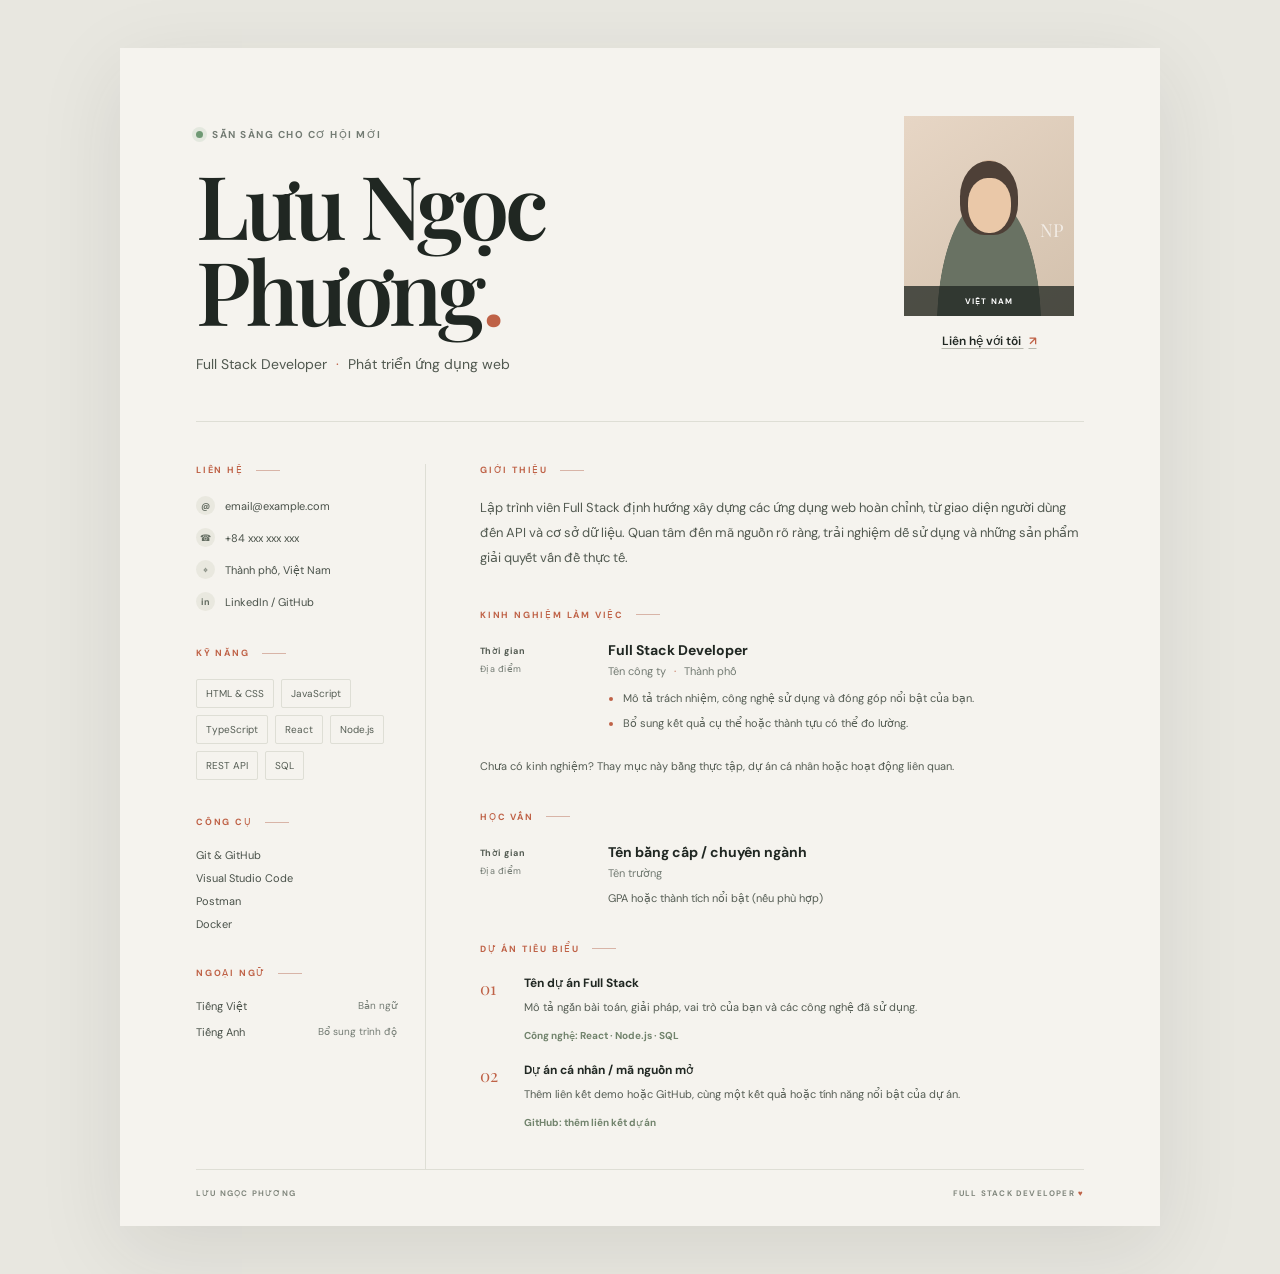
==== index.html @ ca55a5ec "Update files" ====
<!DOCTYPE html>
<html lang="vi">
<head>
  <meta charset="UTF-8">
  <meta name="viewport" content="width=device-width, initial-scale=1.0">
  <meta name="theme-color" content="#f5f3ee">
  <meta name="description" content="CV của Lưu Ngọc Phương — Full Stack Developer.">
  <title>Lưu Ngọc Phương — Full Stack Developer</title>
  <link rel="preconnect" href="https://fonts.googleapis.com">
  <link rel="preconnect" href="https://fonts.gstatic.com" crossorigin>
  <link href="https://fonts.googleapis.com/css2?family=DM+Sans:wght@400;500;600;700&family=Playfair+Display:wght@600;700&display=swap" rel="stylesheet">
  <link rel="stylesheet" href="styles.css">
</head>
<body>
  <main class="resume">
    <header class="hero">
      <div class="hero-copy">
        <p class="eyebrow"><span class="status-dot"></span> SẴN SÀNG CHO CƠ HỘI MỚI</p>
        <h1>Lưu Ngọc<br>Phương<span class="accent">.</span></h1>
        <p class="role">Full Stack Developer <span>·</span> Phát triển ứng dụng web</p>
      </div>
      <div class="hero-aside">
        <div class="portrait" aria-label="Ảnh chân dung minh họa">
          <span class="portrait-initials">NP</span>
          <span class="portrait-caption">VIỆT NAM</span>
        </div>
        <a class="download-link" href="mailto:email@example.com?subject=Trao%20%C4%91%E1%BB%95i%20c%C6%A1%20h%E1%BB%99i">
          Liên hệ với tôi <span aria-hidden="true">↗</span>
        </a>
      </div>
    </header>

    <div class="content-grid">
      <aside class="sidebar" aria-label="Thông tin và kỹ năng">
        <section class="side-section">
          <h2 class="section-label">LIÊN HỆ</h2>
          <ul class="contact-list">
            <li><span class="contact-icon" aria-hidden="true">@</span><a href="mailto:email@example.com">email@example.com</a></li>
            <li><span class="contact-icon" aria-hidden="true">☎</span><a href="tel:+84000000000">+84 xxx xxx xxx</a></li>
            <li><span class="contact-icon" aria-hidden="true">⌖</span><span>Thành phố, Việt Nam</span></li>
            <li><span class="contact-icon" aria-hidden="true">in</span><a href="https://www.linkedin.com/" target="_blank" rel="noreferrer">LinkedIn / GitHub</a></li>
          </ul>
        </section>

        <section class="side-section">
          <h2 class="section-label">KỸ NĂNG</h2>
          <div class="tag-list">
            <span>HTML & CSS</span>
            <span>JavaScript</span>
            <span>TypeScript</span>
            <span>React</span>
            <span>Node.js</span>
            <span>REST API</span>
            <span>SQL</span>
          </div>
        </section>

        <section class="side-section">
          <h2 class="section-label">CÔNG CỤ</h2>
          <ul class="plain-list">
            <li>Git & GitHub</li>
            <li>Visual Studio Code</li>
            <li>Postman</li>
            <li>Docker</li>
          </ul>
        </section>

        <section class="side-section">
          <h2 class="section-label">NGOẠI NGỮ</h2>
          <div class="language-row"><span>Tiếng Việt</span><span class="language-level">Bản ngữ</span></div>
          <div class="language-row"><span>Tiếng Anh</span><span class="language-level">Bổ sung trình độ</span></div>
        </section>
      </aside>

      <div class="main-content">
        <section class="main-section about">
          <h2 class="section-label">GIỚI THIỆU</h2>
          <p class="intro">Lập trình viên Full Stack định hướng xây dựng các ứng dụng web hoàn chỉnh, từ giao diện người dùng đến API và cơ sở dữ liệu. Quan tâm đến mã nguồn rõ ràng, trải nghiệm dễ sử dụng và những sản phẩm giải quyết vấn đề thực tế.</p>
        </section>

        <section class="main-section">
          <h2 class="section-label">KINH NGHIỆM LÀM VIỆC</h2>
          <article class="timeline-item">
            <div class="timeline-meta">
              <span>Thời gian</span>
              <span>Địa điểm</span>
            </div>
            <div class="timeline-body">
              <h3>Full Stack Developer</h3>
              <p class="organization">Tên công ty <span>·</span> Thành phố</p>
              <ul>
                <li>Mô tả trách nhiệm, công nghệ sử dụng và đóng góp nổi bật của bạn.</li>
                <li>Bổ sung kết quả cụ thể hoặc thành tựu có thể đo lường.</li>
              </ul>
            </div>
          </article>
          <p class="detail">Chưa có kinh nghiệm? Thay mục này bằng thực tập, dự án cá nhân hoặc hoạt động liên quan.</p>
        </section>

        <section class="main-section">
          <h2 class="section-label">HỌC VẤN</h2>
          <article class="timeline-item education-item">
            <div class="timeline-meta">
              <span>Thời gian</span>
              <span>Địa điểm</span>
            </div>
            <div class="timeline-body">
              <h3>Tên bằng cấp / chuyên ngành</h3>
              <p class="organization">Tên trường</p>
              <p class="detail">GPA hoặc thành tích nổi bật (nếu phù hợp)</p>
            </div>
          </article>
        </section>

        <section class="main-section">
          <h2 class="section-label">DỰ ÁN TIÊU BIỂU</h2>
          <div class="project-card">
            <div class="project-number">01</div>
            <div>
              <h3>Tên dự án Full Stack</h3>
              <p>Mô tả ngắn bài toán, giải pháp, vai trò của bạn và các công nghệ đã sử dụng.</p>
              <span class="project-result">Công nghệ: React · Node.js · SQL</span>
            </div>
          </div>
          <div class="project-card">
            <div class="project-number">02</div>
            <div>
              <h3>Dự án cá nhân / mã nguồn mở</h3>
              <p>Thêm liên kết demo hoặc GitHub, cùng một kết quả hoặc tính năng nổi bật của dự án.</p>
              <span class="project-result">GitHub: thêm liên kết dự án</span>
            </div>
          </div>
        </section>
      </div>
    </div>

    <footer class="footer">
      <span>LƯU NGỌC PHƯƠNG</span>
      <span>FULL STACK DEVELOPER <span class="accent">♥</span></span>
    </footer>
  </main>
</body>
</html>
---- styles.css ----
:root {
  color-scheme: light;
  --ink: #202722;
  --muted: #737b73;
  --accent: #bf6247;
  --paper: #f5f3ee;
  --line: #deded5;
  --soft: #e9e8df;
  font-family: "DM Sans", sans-serif;
  font-synthesis: none;
  text-rendering: optimizeLegibility;
  -webkit-font-smoothing: antialiased;
  -moz-osx-font-smoothing: grayscale;
}

* {
  box-sizing: border-box;
}

body {
  min-width: 320px;
  margin: 0;
  background: #e8e7e0;
  color: var(--ink);
}

a {
  color: inherit;
  text-decoration-color: #b7b8ae;
  text-underline-offset: 3px;
}

a:hover {
  color: var(--accent);
}

.resume {
  width: min(100% - 48px, 1040px);
  margin: 48px auto;
  padding: 68px 76px 28px;
  background: var(--paper);
  box-shadow: 0 24px 80px rgb(39 43 36 / 10%);
}

.hero {
  display: flex;
  min-height: 300px;
  align-items: flex-start;
  justify-content: space-between;
  gap: 48px;
  padding-bottom: 48px;
  border-bottom: 1px solid var(--line);
}

.hero-copy {
  padding-top: 12px;
}

.eyebrow,
.section-label,
.portrait-caption,
.footer {
  font-size: 10px;
  font-weight: 700;
  letter-spacing: 1.5px;
}

.eyebrow {
  display: flex;
  align-items: center;
  gap: 9px;
  margin: 0 0 20px;
  color: var(--muted);
}

.status-dot {
  width: 7px;
  height: 7px;
  border-radius: 50%;
  background: #6f9974;
  box-shadow: 0 0 0 4px rgb(111 153 116 / 13%);
}

h1 {
  margin: 0;
  font-family: "Playfair Display", Georgia, serif;
  font-size: clamp(58px, 8vw, 88px);
  font-weight: 600;
  letter-spacing: -4px;
  line-height: .98;
}

.accent {
  color: var(--accent);
}

.role {
  margin: 22px 0 0;
  color: #50584f;
  font-size: 14px;
}

.role span,
.organization span,
.detail span {
  padding: 0 5px;
  color: var(--accent);
}

.hero-aside {
  display: flex;
  width: 190px;
  flex-direction: column;
  align-items: center;
  gap: 17px;
}

.portrait {
  position: relative;
  display: grid;
  width: 170px;
  height: 200px;
  place-items: center;
  overflow: hidden;
  background:
    radial-gradient(ellipse at 50% 38%, #d9b99d 0 18%, transparent 18.5%),
    radial-gradient(ellipse at 50% 105%, #697263 0 43%, transparent 43.5%),
    linear-gradient(145deg, #e7d6c5, #d3c1ad);
}

.portrait::before {
  position: absolute;
  width: 58px;
  height: 74px;
  margin-top: -37px;
  border-radius: 48% 48% 42% 42%;
  background: #4e4037;
  content: "";
}

.portrait::after {
  position: absolute;
  width: 43px;
  height: 55px;
  margin-top: -22px;
  border-radius: 45% 45% 48% 48%;
  background: #eac8a8;
  content: "";
}

.portrait-initials {
  position: absolute;
  z-index: 1;
  top: 102px;
  right: 10px;
  color: rgb(255 255 255 / 65%);
  font-family: "Playfair Display", Georgia, serif;
  font-size: 18px;
}

.portrait-caption {
  position: absolute;
  z-index: 2;
  right: 0;
  bottom: 0;
  left: 0;
  padding: 10px 5px;
  background: rgb(32 39 34 / 76%);
  color: white;
  font-size: 8px;
  letter-spacing: 1.2px;
  text-align: center;
}

.download-link {
  font-size: 12px;
  font-weight: 600;
}

.download-link span {
  margin-left: 5px;
  color: var(--accent);
}

.content-grid {
  display: grid;
  grid-template-columns: 230px minmax(0, 1fr);
  gap: 54px;
  padding-top: 42px;
}

.sidebar {
  padding-right: 28px;
  border-right: 1px solid var(--line);
}

.side-section,
.main-section {
  margin-bottom: 36px;
}

.section-label {
  display: flex;
  align-items: center;
  gap: 12px;
  margin: 0 0 20px;
  color: var(--accent);
  font-size: 9px;
  letter-spacing: 1.8px;
}

.section-label::after {
  width: 24px;
  height: 1px;
  background: #d8b4a7;
  content: "";
}

.contact-list,
.plain-list {
  display: grid;
  gap: 13px;
  margin: 0;
  padding: 0;
  list-style: none;
}

.contact-list li {
  display: flex;
  align-items: center;
  gap: 10px;
  color: #495149;
  font-size: 11px;
  overflow-wrap: anywhere;
}

.contact-icon {
  display: grid;
  width: 19px;
  height: 19px;
  flex: 0 0 19px;
  place-items: center;
  border-radius: 50%;
  background: var(--soft);
  color: #636c61;
  font-size: 9px;
  font-weight: 700;
}

.contact-list a {
  text-decoration: none;
}

.tag-list {
  display: flex;
  flex-wrap: wrap;
  gap: 7px;
}

.tag-list span {
  padding: 7px 9px;
  border: 1px solid #deded5;
  border-radius: 2px;
  color: #555d54;
  font-size: 10px;
}

.plain-list {
  gap: 9px;
  color: #495149;
  font-size: 11px;
}

.language-row {
  display: flex;
  justify-content: space-between;
  gap: 8px;
  margin-bottom: 12px;
  color: #495149;
  font-size: 11px;
}

.language-level {
  color: var(--muted);
  font-size: 10px;
}

.main-section {
  margin-bottom: 38px;
}

.intro {
  max-width: 600px;
  margin: 0;
  color: #525a51;
  font-size: 13px;
  line-height: 1.9;
}

.timeline-item {
  display: grid;
  grid-template-columns: 112px minmax(0, 1fr);
  gap: 16px;
  margin-bottom: 27px;
}

.timeline-meta {
  display: flex;
  flex-direction: column;
  gap: 6px;
  padding-top: 4px;
  color: var(--muted);
  font-size: 9px;
  letter-spacing: .45px;
}

.timeline-meta span:first-child {
  color: #525a51;
  font-weight: 700;
}

.timeline-body h3,
.project-card h3 {
  margin: 0;
  font-size: 14px;
  font-weight: 700;
}

.organization {
  margin: 5px 0 11px;
  color: var(--muted);
  font-size: 11px;
}

.timeline-body ul {
  display: grid;
  gap: 7px;
  margin: 0;
  padding-left: 15px;
  color: #555d54;
  font-size: 11px;
  line-height: 1.65;
}

.timeline-body li::marker {
  color: var(--accent);
}

.education-item {
  margin-bottom: 0;
}

.detail {
  margin: 0;
  color: #555d54;
  font-size: 11px;
}

.project-card {
  display: grid;
  grid-template-columns: 32px minmax(0, 1fr);
  gap: 12px;
  margin-bottom: 18px;
}

.project-number {
  padding-top: 2px;
  color: var(--accent);
  font-family: "Playfair Display", Georgia, serif;
  font-size: 17px;
}

.project-card h3 {
  font-size: 12px;
}

.project-card p {
  margin: 7px 0;
  color: #555d54;
  font-size: 11px;
  line-height: 1.65;
}

.project-result {
  color: #71836c;
  font-size: 10px;
  font-weight: 700;
}

.footer {
  display: flex;
  justify-content: space-between;
  gap: 16px;
  padding-top: 18px;
  border-top: 1px solid var(--line);
  color: #81877d;
  font-size: 8px;
  letter-spacing: 1.2px;
}

@media (max-width: 760px) {
  .resume {
    width: min(100% - 28px, 620px);
    margin: 14px auto;
    padding: 38px 30px 22px;
  }

  .hero {
    min-height: 0;
    gap: 20px;
    padding-bottom: 32px;
  }

  .hero-aside {
    width: 130px;
  }

  .portrait {
    width: 125px;
    height: 155px;
  }

  .portrait-initials {
    top: 87px;
  }

  .content-grid {
    grid-template-columns: 1fr;
    gap: 0;
    padding-top: 32px;
  }

  .sidebar {
    display: grid;
    grid-template-columns: repeat(2, minmax(0, 1fr));
    gap: 22px 28px;
    padding: 0 0 10px;
    border: 0;
    border-bottom: 1px solid var(--line);
  }

  .side-section {
    margin-bottom: 16px;
  }

  .main-content {
    padding-top: 30px;
  }
}

@media (max-width: 480px) {
  .resume {
    width: 100%;
    margin: 0;
    padding: 30px 22px 20px;
  }

  .hero {
    align-items: center;
  }

  .hero-copy {
    padding-top: 0;
  }

  .eyebrow {
    max-width: 170px;
    font-size: 8px;
    line-height: 1.5;
  }

  h1 {
    font-size: clamp(49px, 14vw, 65px);
    letter-spacing: -3px;
  }

  .role {
    max-width: 190px;
    font-size: 11px;
    line-height: 1.6;
  }

  .hero-aside {
    width: 102px;
    flex: 0 0 102px;
  }

  .portrait {
    width: 102px;
    height: 134px;
  }

  .portrait::before {
    transform: scale(.84);
  }

  .portrait::after {
    transform: scale(.84);
  }

  .portrait-initials {
    top: 77px;
    right: 7px;
  }

  .portrait-caption {
    font-size: 7px;
  }

  .download-link {
    font-size: 10px;
  }

  .sidebar {
    gap: 15px 18px;
  }

  .timeline-item {
    grid-template-columns: 1fr;
    gap: 7px;
  }

  .timeline-meta {
    flex-direction: row;
    gap: 12px;
  }

  .footer {
    flex-wrap: wrap;
  }
}

@media print {
  @page {
    margin: 12mm;
  }

  body {
    background: white;
  }

  .resume {
    width: 100%;
    margin: 0;
    padding: 10mm;
    box-shadow: none;
  }

  .hero,
  .content-grid,
  .main-section,
  .side-section,
  .timeline-item,
  .project-card {
    break-inside: avoid;
  }

  a {
    text-decoration: none;
  }
}
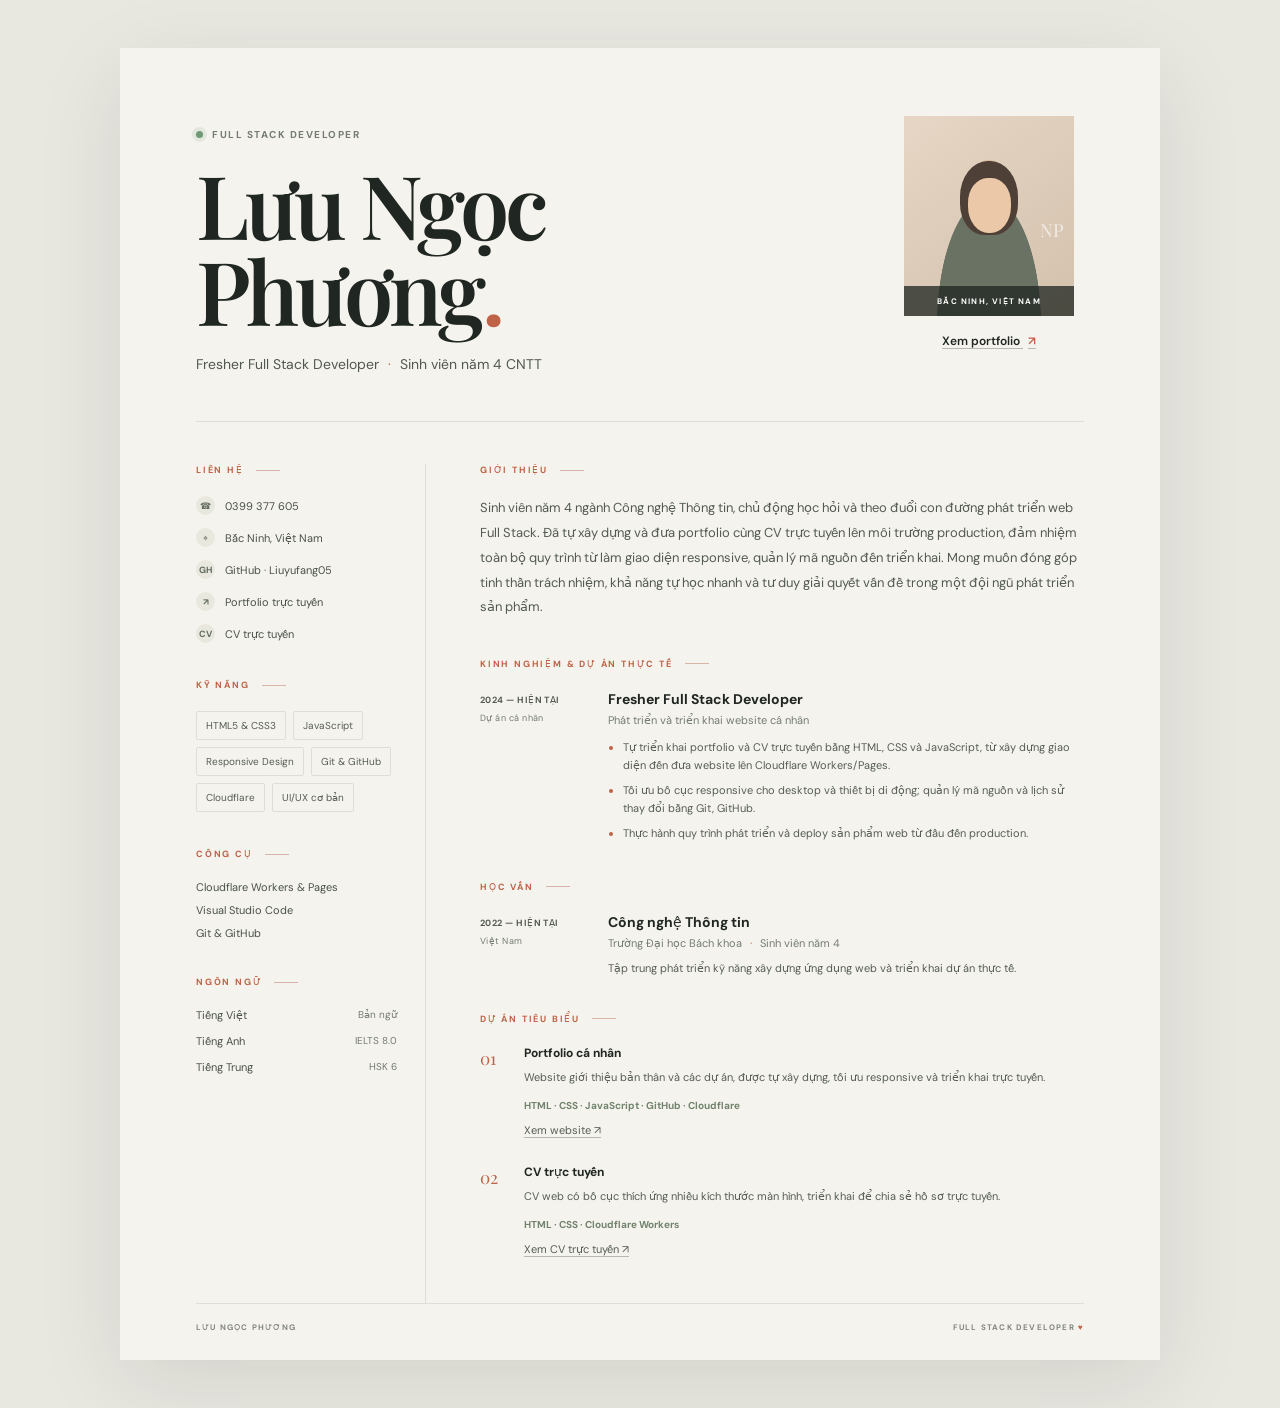
==== commit 8070f85d: "Update files" ====
--- a/index.html
+++ b/index.html
@@ -4,7 +4,7 @@
   <meta charset="UTF-8">
   <meta name="viewport" content="width=device-width, initial-scale=1.0">
   <meta name="theme-color" content="#f5f3ee">
-  <meta name="description" content="CV của Lưu Ngọc Phương — Full Stack Developer.">
+  <meta name="description" content="CV - Lưu Ngọc Phương — Full Stack Developer.">
   <title>Lưu Ngọc Phương — Full Stack Developer</title>
   <link rel="preconnect" href="https://fonts.googleapis.com">
   <link rel="preconnect" href="https://fonts.gstatic.com" crossorigin>
@@ -15,17 +15,17 @@
   <main class="resume">
     <header class="hero">
       <div class="hero-copy">
-        <p class="eyebrow"><span class="status-dot"></span> SẴN SÀNG CHO CƠ HỘI MỚI</p>
+        <p class="eyebrow"><span class="status-dot"></span> FULL STACK DEVELOPER </p>
         <h1>Lưu Ngọc<br>Phương<span class="accent">.</span></h1>
-        <p class="role">Full Stack Developer <span>·</span> Phát triển ứng dụng web</p>
+        <p class="role">Fresher Full Stack Developer <span>·</span> Sinh viên năm 4 CNTT</p>
       </div>
       <div class="hero-aside">
         <div class="portrait" aria-label="Ảnh chân dung minh họa">
           <span class="portrait-initials">NP</span>
-          <span class="portrait-caption">VIỆT NAM</span>
+          <span class="portrait-caption">BẮC NINH, VIỆT NAM</span>
         </div>
-        <a class="download-link" href="mailto:email@example.com?subject=Trao%20%C4%91%E1%BB%95i%20c%C6%A1%20h%E1%BB%99i">
-          Liên hệ với tôi <span aria-hidden="true">↗</span>
+        <a class="download-link" href="https://cv.luungocphuong2005.workers.dev/" target="_blank" rel="noreferrer">
+          Xem portfolio <span aria-hidden="true">↗</span>
         </a>
       </div>
     </header>
@@ -35,79 +35,79 @@
         <section class="side-section">
           <h2 class="section-label">LIÊN HỆ</h2>
           <ul class="contact-list">
-            <li><span class="contact-icon" aria-hidden="true">@</span><a href="mailto:email@example.com">email@example.com</a></li>
-            <li><span class="contact-icon" aria-hidden="true">☎</span><a href="tel:+84000000000">+84 xxx xxx xxx</a></li>
-            <li><span class="contact-icon" aria-hidden="true">⌖</span><span>Thành phố, Việt Nam</span></li>
-            <li><span class="contact-icon" aria-hidden="true">in</span><a href="https://www.linkedin.com/" target="_blank" rel="noreferrer">LinkedIn / GitHub</a></li>
+            <li><span class="contact-icon" aria-hidden="true">☎</span><a href="tel:+84399377605">0399 377 605</a></li>
+            <li><span class="contact-icon" aria-hidden="true">⌖</span><span>Bắc Ninh, Việt Nam</span></li>
+            <li><span class="contact-icon" aria-hidden="true">GH</span><a href="https://github.com/Liuyufang05" target="_blank" rel="noreferrer">GitHub · Liuyufang05</a></li>
+            <li><span class="contact-icon" aria-hidden="true">↗</span><a href="https://cv.luungocphuong2005.workers.dev/" target="_blank" rel="noreferrer">Portfolio trực tuyến</a></li>
+            <li><span class="contact-icon" aria-hidden="true">CV</span><a href="https://cv.luungocphuong2005.workers.dev/" target="_blank" rel="noreferrer">CV trực tuyến</a></li>
           </ul>
         </section>
 
         <section class="side-section">
           <h2 class="section-label">KỸ NĂNG</h2>
           <div class="tag-list">
-            <span>HTML & CSS</span>
+            <span>HTML5 & CSS3</span>
             <span>JavaScript</span>
-            <span>TypeScript</span>
-            <span>React</span>
-            <span>Node.js</span>
-            <span>REST API</span>
-            <span>SQL</span>
+            <span>Responsive Design</span>
+            <span>Git & GitHub</span>
+            <span>Cloudflare</span>
+            <span>UI/UX cơ bản</span>
           </div>
         </section>
 
         <section class="side-section">
           <h2 class="section-label">CÔNG CỤ</h2>
           <ul class="plain-list">
+            <li>Cloudflare Workers & Pages</li>
+            <li>Visual Studio Code</li>
             <li>Git & GitHub</li>
-            <li>Visual Studio Code</li>
-            <li>Postman</li>
-            <li>Docker</li>
           </ul>
         </section>
 
         <section class="side-section">
-          <h2 class="section-label">NGOẠI NGỮ</h2>
+          <h2 class="section-label">NGÔN NGỮ</h2>
           <div class="language-row"><span>Tiếng Việt</span><span class="language-level">Bản ngữ</span></div>
-          <div class="language-row"><span>Tiếng Anh</span><span class="language-level">Bổ sung trình độ</span></div>
+          <div class="language-row"><span>Tiếng Anh</span><span class="language-level">IELTS 8.0</span></div>
+          <div class="language-row"><span>Tiếng Trung</span><span class="language-level">HSK 6</span></div>
         </section>
       </aside>
 
       <div class="main-content">
         <section class="main-section about">
           <h2 class="section-label">GIỚI THIỆU</h2>
-          <p class="intro">Lập trình viên Full Stack định hướng xây dựng các ứng dụng web hoàn chỉnh, từ giao diện người dùng đến API và cơ sở dữ liệu. Quan tâm đến mã nguồn rõ ràng, trải nghiệm dễ sử dụng và những sản phẩm giải quyết vấn đề thực tế.</p>
+          <p class="intro">Sinh viên năm 4 ngành Công nghệ Thông tin, chủ động học hỏi và theo đuổi con đường phát triển web Full Stack. Đã tự xây dựng và đưa portfolio cùng CV trực tuyến lên môi trường production, đảm nhiệm toàn bộ quy trình từ làm giao diện responsive, quản lý mã nguồn đến triển khai. Mong muốn đóng góp tinh thần trách nhiệm, khả năng tự học nhanh và tư duy giải quyết vấn đề trong một đội ngũ phát triển sản phẩm.</p>
         </section>
 
         <section class="main-section">
-          <h2 class="section-label">KINH NGHIỆM LÀM VIỆC</h2>
+          <h2 class="section-label">KINH NGHIỆM & DỰ ÁN THỰC TẾ</h2>
           <article class="timeline-item">
             <div class="timeline-meta">
-              <span>Thời gian</span>
-              <span>Địa điểm</span>
+              <span>2024 — HIỆN TẠI</span>
+              <span>Dự án cá nhân</span>
             </div>
             <div class="timeline-body">
-              <h3>Full Stack Developer</h3>
-              <p class="organization">Tên công ty <span>·</span> Thành phố</p>
+              <h3>Fresher Full Stack Developer</h3>
+              <p class="organization">Phát triển và triển khai website cá nhân</p>
               <ul>
-                <li>Mô tả trách nhiệm, công nghệ sử dụng và đóng góp nổi bật của bạn.</li>
-                <li>Bổ sung kết quả cụ thể hoặc thành tựu có thể đo lường.</li>
+                <li>Tự triển khai portfolio và CV trực tuyến bằng HTML, CSS và JavaScript, từ xây dựng giao diện đến đưa website lên Cloudflare Workers/Pages.</li>
+                <li>Tối ưu bố cục responsive cho desktop và thiết bị di động; quản lý mã nguồn và lịch sử thay đổi bằng Git, GitHub.</li>
+                <li>Thực hành quy trình phát triển và deploy sản phẩm web từ đầu đến production.</li>
               </ul>
             </div>
           </article>
-          <p class="detail">Chưa có kinh nghiệm? Thay mục này bằng thực tập, dự án cá nhân hoặc hoạt động liên quan.</p>
         </section>
 
         <section class="main-section">
           <h2 class="section-label">HỌC VẤN</h2>
           <article class="timeline-item education-item">
             <div class="timeline-meta">
-              <span>Thời gian</span>
-              <span>Địa điểm</span>
+              <span>2022 — HIỆN TẠI</span>
+              <span>Việt Nam</span>
             </div>
             <div class="timeline-body">
-              <h3>Tên bằng cấp / chuyên ngành</h3>
-              <p class="organization">Tên trường</p>
-              <p class="detail">GPA hoặc thành tích nổi bật (nếu phù hợp)</p>
+              <h3>Công nghệ Thông tin</h3>
+              <p class="organization">Trường Đại học Bách khoa <span>·</span> Sinh viên năm 4</p>
+              <p class="detail">Tập trung phát triển kỹ năng xây dựng ứng dụng web và triển khai dự án thực tế.</p>
             </div>
           </article>
         </section>
@@ -117,17 +117,19 @@
           <div class="project-card">
             <div class="project-number">01</div>
             <div>
-              <h3>Tên dự án Full Stack</h3>
-              <p>Mô tả ngắn bài toán, giải pháp, vai trò của bạn và các công nghệ đã sử dụng.</p>
-              <span class="project-result">Công nghệ: React · Node.js · SQL</span>
+              <h3>Portfolio cá nhân</h3>
+              <p>Website giới thiệu bản thân và các dự án, được tự xây dựng, tối ưu responsive và triển khai trực tuyến.</p>
+              <span class="project-result">HTML · CSS · JavaScript · GitHub · Cloudflare</span>
+              <p><a href="https://cv.luungocphuong2005.workers.dev/" target="_blank" rel="noreferrer">Xem website ↗</a></p>
             </div>
           </div>
           <div class="project-card">
             <div class="project-number">02</div>
             <div>
-              <h3>Dự án cá nhân / mã nguồn mở</h3>
-              <p>Thêm liên kết demo hoặc GitHub, cùng một kết quả hoặc tính năng nổi bật của dự án.</p>
-              <span class="project-result">GitHub: thêm liên kết dự án</span>
+              <h3>CV trực tuyến</h3>
+              <p>CV web có bố cục thích ứng nhiều kích thước màn hình, triển khai để chia sẻ hồ sơ trực tuyến.</p>
+              <span class="project-result">HTML · CSS · Cloudflare Workers</span>
+              <p><a href="https://cv.luungocphuong2005.workers.dev/" target="_blank" rel="noreferrer">Xem CV trực tuyến ↗</a></p>
             </div>
           </div>
         </section>
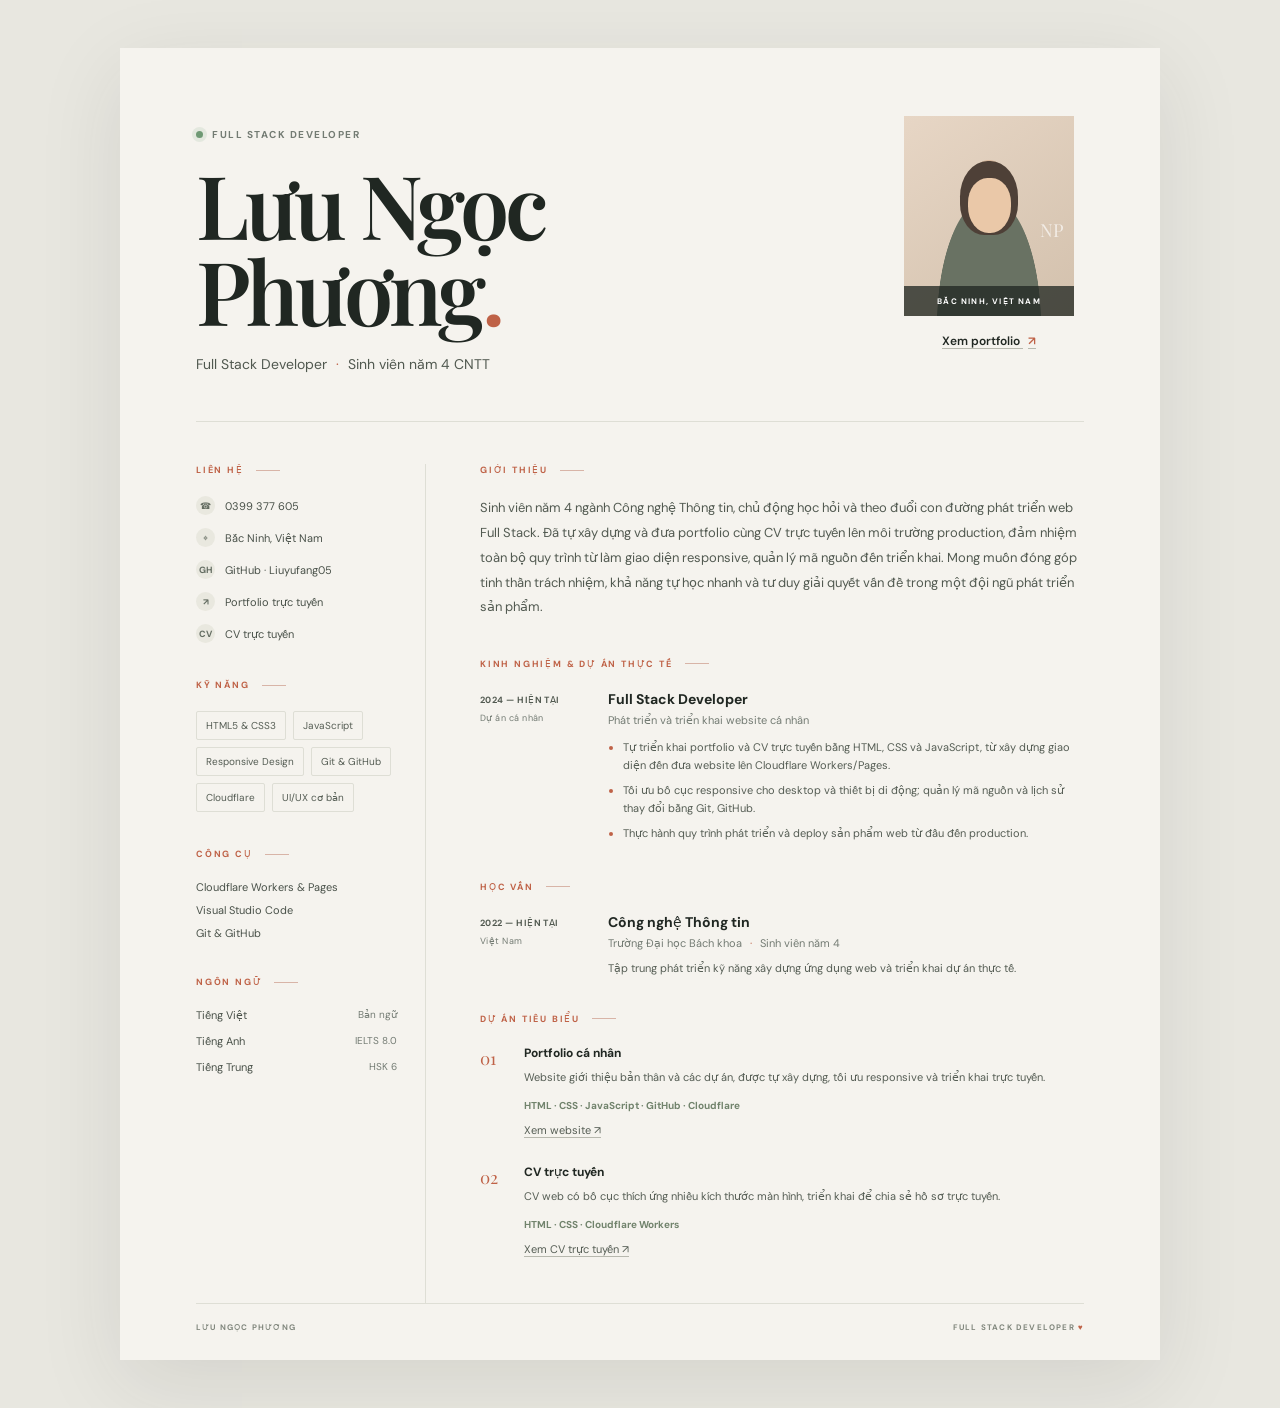
==== commit 339bd733: "Update" ====
--- a/index.html
+++ b/index.html
@@ -5,7 +5,7 @@
   <meta name="viewport" content="width=device-width, initial-scale=1.0">
   <meta name="theme-color" content="#f5f3ee">
   <meta name="description" content="CV - Lưu Ngọc Phương — Full Stack Developer.">
-  <title>Lưu Ngọc Phương — Full Stack Developer</title>
+  <title>CV - Lưu Ngọc Phương</title>
   <link rel="preconnect" href="https://fonts.googleapis.com">
   <link rel="preconnect" href="https://fonts.gstatic.com" crossorigin>
   <link href="https://fonts.googleapis.com/css2?family=DM+Sans:wght@400;500;600;700&family=Playfair+Display:wght@600;700&display=swap" rel="stylesheet">
@@ -17,7 +17,7 @@
       <div class="hero-copy">
         <p class="eyebrow"><span class="status-dot"></span> FULL STACK DEVELOPER </p>
         <h1>Lưu Ngọc<br>Phương<span class="accent">.</span></h1>
-        <p class="role">Fresher Full Stack Developer <span>·</span> Sinh viên năm 4 CNTT</p>
+        <p class="role">Full Stack Developer <span>·</span> Sinh viên năm 4 CNTT</p>
       </div>
       <div class="hero-aside">
         <div class="portrait" aria-label="Ảnh chân dung minh họa">
@@ -86,7 +86,7 @@
               <span>Dự án cá nhân</span>
             </div>
             <div class="timeline-body">
-              <h3>Fresher Full Stack Developer</h3>
+              <h3>Full Stack Developer</h3>
               <p class="organization">Phát triển và triển khai website cá nhân</p>
               <ul>
                 <li>Tự triển khai portfolio và CV trực tuyến bằng HTML, CSS và JavaScript, từ xây dựng giao diện đến đưa website lên Cloudflare Workers/Pages.</li>
